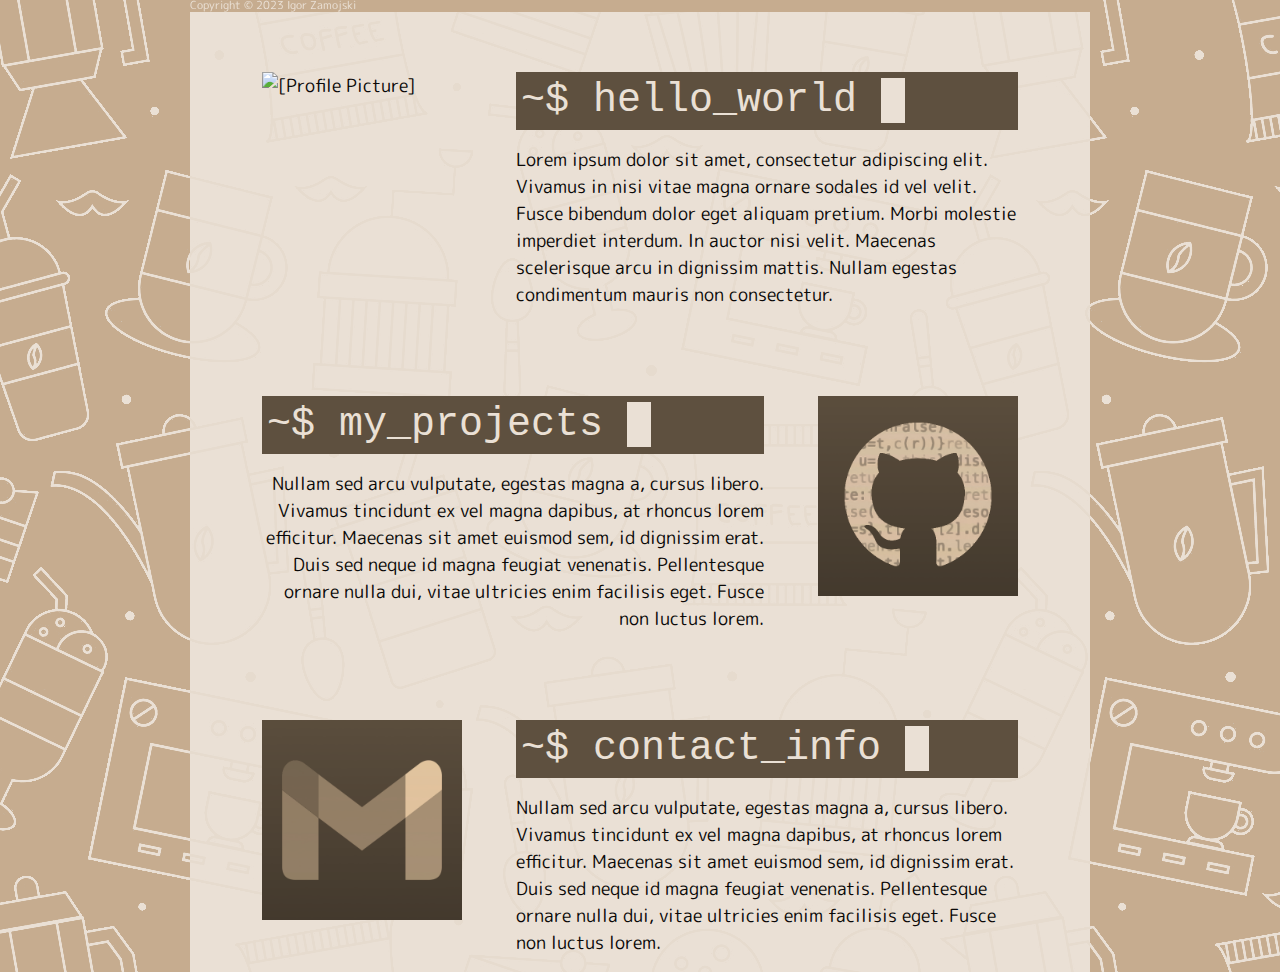
==== index.html @ 40c8945b "init commit" ====
<!DOCTYPE html>
<html lang="en" id="html">
<head>
    <meta charset="UTF-8">
    <title>Igor Zamojski</title>
    <link rel="icon" type="image/x-icon" href="imgs/favicon.png">

    <link rel="preconnect" href="https://fonts.googleapis.com">
    <link rel="preconnect" href="https://fonts.gstatic.com" crossorigin>
    <link href="https://fonts.googleapis.com/css2?family=M+PLUS+Rounded+1c:wght@400&display=swap" rel="stylesheet">
    <link rel="stylesheet" href="https://cdn.jsdelivr.net/npm/bootstrap@4.3.1/dist/css/bootstrap.min.css" integrity="sha384-ggOyR0iXCbMQv3Xipma34MD+dH/1fQ784/j6cY/iJTQUOhcWr7x9JvoRxT2MZw1T" crossorigin="anonymous">
    <link rel="stylesheet" href="styles.css">
</head>

<body id="body">
    <div>
        <div class="progress-container">
            <p id="footer_top">Copyright © 2023 Igor Zamojski</p>
            <div class="progress-bar" id="progressBar"></div>
        </div>

        <div id="aboutMe" class="mainContainer flex animateCursor">
            <div>
            <img class="imageLeft icon iconHover" src="https://scontent-waw1-1.xx.fbcdn.net/v/t39.30808-1/378118815_1776983089420563_8080985627205090056_n.jpg?stp=dst-jpg_p200x200&_nc_cat=107&ccb=1-7&_nc_sid=fe8171&_nc_ohc=qQUJFKxWsioAX9ANBtw&_nc_ht=scontent-waw1-1.xx&oh=00_AfBbjnRfe6iL4yzmbyQUS1l_UPmbMEdPKa7Ziqd0FlPTng&oe=65198FB1" alt="[Profile Picture]">
            </div>
            <div style="width:100%">
                <h1 class="mainTitle">~$ hello_world <span class="blinkingCursor">|</span></h1>
                <p>
                    Lorem ipsum dolor sit amet, consectetur adipiscing elit. Vivamus in nisi vitae magna ornare sodales id vel velit. Fusce bibendum dolor eget aliquam pretium. Morbi molestie imperdiet interdum. In auctor nisi velit. Maecenas scelerisque arcu in dignissim mattis. Nullam egestas condimentum mauris non consectetur.
                </p>
            </div>
        </div>

        <div id="projects" class="mainContainer flex">
            <div style="width:100%">
                <h1 class="mainTitle">~$ my_projects <span class="blinkingCursor">|</span></h1>
                <p style="text-align: right">
                    Nullam sed arcu vulputate, egestas magna a, cursus libero. Vivamus tincidunt ex vel magna dapibus, at rhoncus lorem efficitur. Maecenas sit amet euismod sem, id dignissim erat. Duis sed neque id magna feugiat venenatis. Pellentesque ornare nulla dui, vitae ultricies enim facilisis eget. Fusce non luctus lorem.
                </p>
            </div>
            <div>
                <a href="https://github.com/Pilleow" target="_blank">
                    <img class="icon imageRight iconHover" src="imgs/github.png" alt="[Github Icon]">
                </a>
            </div>
        </div>

        <div id="contact" class="mainContainer flex">
            <div>
                <a href="mailto: pilleowo@gmail.com" target="_blank">
                    <img class="icon imageLeft iconHover" src="imgs/gmail.png" alt="[Gmail Icon]">
                </a>
            </div>
            <div style="width:100%">
                <h1 class="mainTitle">~$ contact_info <span class="blinkingCursor">|</span></h1>
                <p>
                    Nullam sed arcu vulputate, egestas magna a, cursus libero. Vivamus tincidunt ex vel magna dapibus, at rhoncus lorem efficitur. Maecenas sit amet euismod sem, id dignissim erat. Duis sed neque id magna feugiat venenatis. Pellentesque ornare nulla dui, vitae ultricies enim facilisis eget. Fusce non luctus lorem.
                </p>
            </div>
        </div>
    </div>


    <div>
        <script src="https://code.jquery.com/jquery-3.3.1.slim.min.js" integrity="sha384-q8i/X+965DzO0rT7abK41JStQIAqVgRVzpbzo5smXKp4YfRvH+8abtTE1Pi6jizo" crossorigin="anonymous"></script>
        <script src="https://cdn.jsdelivr.net/npm/popper.js@1.14.7/dist/umd/popper.min.js" integrity="sha384-UO2eT0CpHqdSJQ6hJty5KVphtPhzWj9WO1clHTMGa3JDZwrnQq4sF86dIHNDz0W1" crossorigin="anonymous"></script>
        <script src="https://cdn.jsdelivr.net/npm/bootstrap@4.3.1/dist/js/bootstrap.min.js" integrity="sha384-JjSmVgyd0p3pXB1rRibZUAYoIIy6OrQ6VrjIEaFf/nJGzIxFDsf4x0xIM+B07jRM" crossorigin="anonymous"></script>
        <script src="index.js"></script>
    </div>

</body>
</html>
---- styles.css ----
:root {
    --color-black: #0A0908;
    --color-dblue: #22333B;
    --color-whitee: #EAE0D5;
    --color-lbrown: #C6AC8F;
    --color-dbrown: #5E503F;
}

html {
    background-color: var(--color-lbrown);
    max-width: 900px;
    margin: auto;
    background-image: url("imgs/bg.png");
}

body {
    background-color: var(--color-whitee);
    min-height:100vh;
    color: var(--color-black);
    background-image: url("imgs/bg2.png");
    font-family: 'M PLUS Rounded 1c', sans-serif;
    font-size: large;
}

.mainContainer {
    padding-left:4em;
    padding-right:4em;
    padding-top:4em;
}

.blinkingCursor {
    color: var(--color-whitee);
    background-color: var(--color-whitee);
    animation: cursor-blink 1.5s steps(1) infinite;
}

.icon {
    width: 200px;
    height:200px;
}

.iconHover {
    animation: shake 4s infinite;
}

.imageLeft {
    float: left;
    margin-right: 3em;
    height:min-content;
}

.imageRight {
    float: right;
    margin-left: 3em;
    height:min-content;
}

.mainTitle {
    font-family: monospace !important;
    background-color: var(--color-dbrown);
    color: var(--color-whitee);
    padding: 5px;
    width: inherit;
}

.flex {
    display: flex;
}

p {
    margin-top: 16px;
}

.progress-container {
    position: fixed;
    top: 0;
    z-index: 1;
    width: 900px;
    height: 12px;
    background: var(--color-lbrown);
}

#footer_top {
    font-size: 11px;
    position: fixed;
    color: var(--color-whitee);
    top: -19px;
    z-index: 2;
}

.progress-bar {
    height: 12px;
    background: var(--color-dbrown);
    width: 0%;
}


@keyframes cursor-blink {
    0% {
        opacity: 0;
    }
    50% {
        opacity: 1;
    }
}

@keyframes shake {
    0% { transform: rotate(2deg); }
    50% { transform: rotate(-2deg); }
    100% { transform: rotate(2deg); }
}
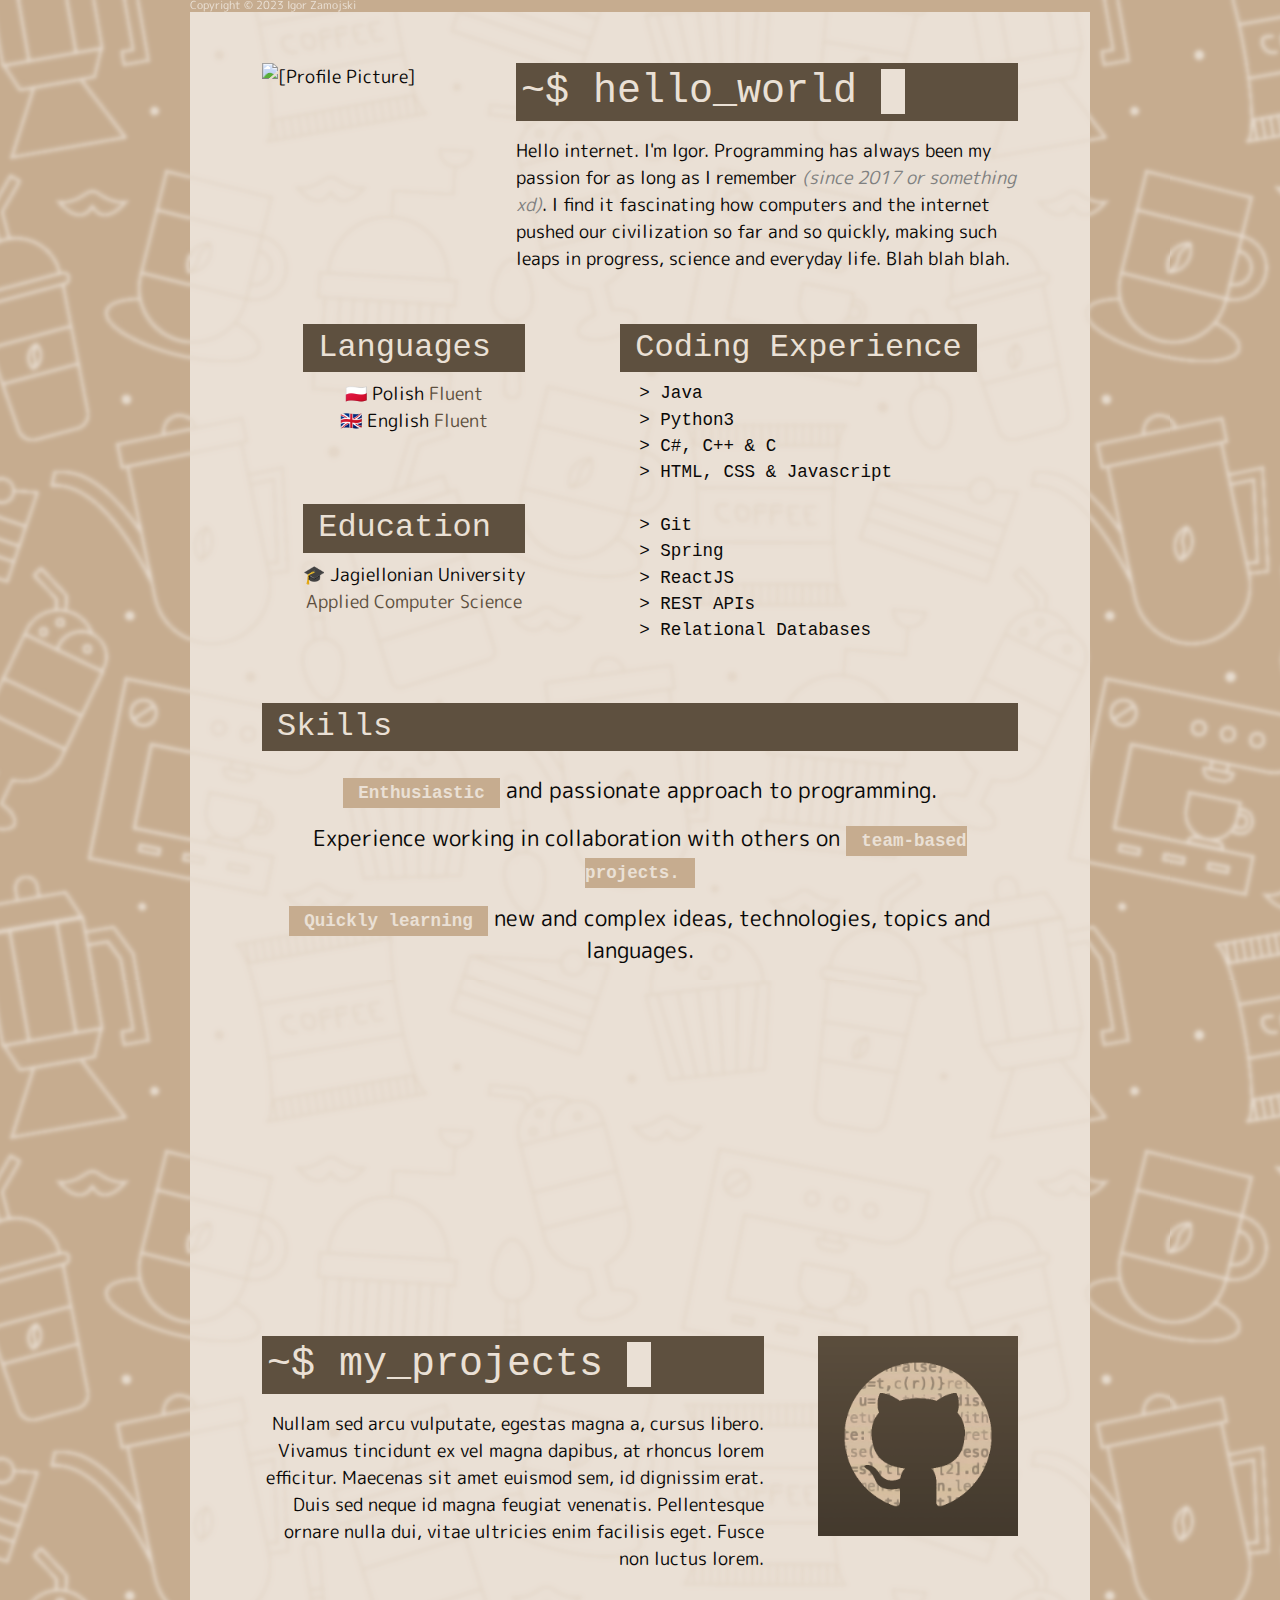
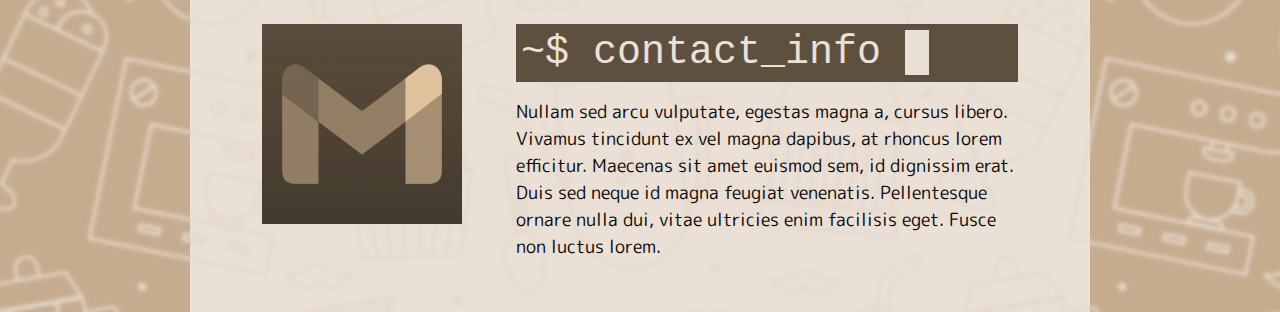
==== commit 1656d1bb: "added About section" ====
--- a/index.html
+++ b/index.html
@@ -19,21 +19,79 @@
             <div class="progress-bar" id="progressBar"></div>
         </div>
 
-        <div id="aboutMe" class="mainContainer flex animateCursor">
-            <div>
-            <img class="imageLeft icon iconHover" src="https://scontent-waw1-1.xx.fbcdn.net/v/t39.30808-1/378118815_1776983089420563_8080985627205090056_n.jpg?stp=dst-jpg_p200x200&_nc_cat=107&ccb=1-7&_nc_sid=fe8171&_nc_ohc=qQUJFKxWsioAX9ANBtw&_nc_ht=scontent-waw1-1.xx&oh=00_AfBbjnRfe6iL4yzmbyQUS1l_UPmbMEdPKa7Ziqd0FlPTng&oe=65198FB1" alt="[Profile Picture]">
+        <section id="about" class="mainContainer animateCursor">
+            <div class="flexMain">
+                <div>
+                <img class="imageLeft icon iconHover" src="https://scontent-waw1-1.xx.fbcdn.net/v/t39.30808-1/378118815_1776983089420563_8080985627205090056_n.jpg?stp=dst-jpg_p200x200&_nc_cat=107&ccb=1-7&_nc_sid=fe8171&_nc_ohc=qQUJFKxWsioAX9ANBtw&_nc_ht=scontent-waw1-1.xx&oh=00_AfBbjnRfe6iL4yzmbyQUS1l_UPmbMEdPKa7Ziqd0FlPTng&oe=65198FB1" alt="[Profile Picture]">
+                </div>
+                <div style="width:100%">
+                    <h1 class="mainTitle"><a href="#about">~$ hello_world <span class="blinkingCursor">|</span></a></h1>
+                    <p>
+                        Hello internet. I'm Igor. Programming has always been my passion for as long as I remember <span style="font-style: italic; color: grey">(since 2017 or something xd)</span>. I find it fascinating how computers and the internet pushed our civilization so far and so quickly, making such leaps in progress, science and everyday life. Blah blah blah.
+                    </p>
+                </div>
             </div>
+
+            <div class="flexMain alignLeft">
+                <div class="flexSubVert">
+                    <div>
+                        <h2 class="subTitle">Languages</h2>
+                        <ul class="noBulletList centerText" style="width:100%;">
+                            <li class="hidden">
+                                🇵🇱 Polish <span style="color: var(--color-dbrown)">Fluent</span>
+                            </li>
+                            <li class="hidden">
+                                🇬🇧 English <span style="color: var(--color-dbrown)">Fluent</span>
+                            </li>
+                        </ul>
+                    </div>
+
+                    <div>
+                        <h2 class="subTitle">Education</h2>
+                        <ul class="noBulletList">
+                            <li class="centerText hidden">🎓 Jagiellonian University</li>
+                            <li class="centerText hidden" style="color: var(--color-dbrown)">Applied Computer Science</li>
+                        </ul>
+                    </div>
+                </div>
+                <div>
+                    <h2 class="subTitle">Coding Experience</h2>
+                    <ul class="monosp">
+                        <li class="hidden">Java</li>
+                        <li class="hidden">Python3</li>
+                        <li class="hidden">C#, C++ & C</li>
+                        <li class="hidden">HTML, CSS & Javascript</li>
+                        <br>
+                        <li class="hidden">Git</li>
+                        <li class="hidden">Spring</li>
+                        <li class="hidden">ReactJS</li>
+                        <li class="hidden">REST APIs</li>
+                        <li class="hidden">Relational Databases</li>
+                    </ul>
+                </div>
+            </div>
+
+            <div class="flexMain alignLeft">
+                <div>
+                    <h2 class="subTitle">Skills</h2>
+                    <ul class="bigList centerText noBulletList">
+                        <li class="hidden"><span class="highlight">Enthusiastic</span> and passionate approach to programming.</li>
+                        <li class="hidden">Experience working in collaboration with others on <span class="highlight">team-based projects.</span></li>
+                        <li class="hidden"><span class="highlight">Quickly learning</span> new and complex ideas, technologies, topics and languages.</li>
+                        <li class="hidden">Intuitively <span class="highlight">modelling problems</span> using mathematics to find optimal and elegant solutions to problems.</li>
+                        <li class="hidden">Able to comfortably <span class="highlight">lead a team</span> on a project with deadlines.</li>
+                        <li class="hidden">Able to <span class="highlight">organize and plan</span> out a system, work, project or schedule.</li>
+                        <li class="hidden">Often entering long and efficient hours of <span class="highlight">flow state.</span></li>
+                        <li class="hidden"><span class="highlight">"An eye" for design,</span> colour and the presentation of a product.</li>
+                        <li class="hidden">Extensive knowledge of <span class="highlight">coffee beverages,</span> and how to prepare them.</li>
+                    </ul>
+                </div>
+            </div>
+        </section>
+
+        <section id="projects" class="mainContainer flexMain">
             <div style="width:100%">
-                <h1 class="mainTitle">~$ hello_world <span class="blinkingCursor">|</span></h1>
-                <p>
-                    Lorem ipsum dolor sit amet, consectetur adipiscing elit. Vivamus in nisi vitae magna ornare sodales id vel velit. Fusce bibendum dolor eget aliquam pretium. Morbi molestie imperdiet interdum. In auctor nisi velit. Maecenas scelerisque arcu in dignissim mattis. Nullam egestas condimentum mauris non consectetur.
-                </p>
-            </div>
-        </div>
-
-        <div id="projects" class="mainContainer flex">
-            <div style="width:100%">
-                <h1 class="mainTitle">~$ my_projects <span class="blinkingCursor">|</span></h1>
+                <h1 class="mainTitle"><a href="#projects">~$ my_projects <span class="blinkingCursor">|</span></a></h1>
                 <p style="text-align: right">
                     Nullam sed arcu vulputate, egestas magna a, cursus libero. Vivamus tincidunt ex vel magna dapibus, at rhoncus lorem efficitur. Maecenas sit amet euismod sem, id dignissim erat. Duis sed neque id magna feugiat venenatis. Pellentesque ornare nulla dui, vitae ultricies enim facilisis eget. Fusce non luctus lorem.
                 </p>
@@ -43,21 +101,21 @@
                     <img class="icon imageRight iconHover" src="imgs/github.png" alt="[Github Icon]">
                 </a>
             </div>
-        </div>
+        </section>
 
-        <div id="contact" class="mainContainer flex">
+        <section id="contact" class="mainContainer flexMain">
             <div>
                 <a href="mailto: pilleowo@gmail.com" target="_blank">
                     <img class="icon imageLeft iconHover" src="imgs/gmail.png" alt="[Gmail Icon]">
                 </a>
             </div>
             <div style="width:100%">
-                <h1 class="mainTitle">~$ contact_info <span class="blinkingCursor">|</span></h1>
+                <h1 class="mainTitle"><a href="#contact">~$ contact_info <span class="blinkingCursor">|</span></a></h1>
                 <p>
                     Nullam sed arcu vulputate, egestas magna a, cursus libero. Vivamus tincidunt ex vel magna dapibus, at rhoncus lorem efficitur. Maecenas sit amet euismod sem, id dignissim erat. Duis sed neque id magna feugiat venenatis. Pellentesque ornare nulla dui, vitae ultricies enim facilisis eget. Fusce non luctus lorem.
                 </p>
             </div>
-        </div>
+        </section>
     </div>
 
 
--- a/styles.css
+++ b/styles.css
@@ -6,6 +6,22 @@
     --color-dbrown: #5E503F;
 }
 
+@media(prefers-reduced-motion) {
+    .hidden {
+        transition: none;
+    }
+}
+
+::selection {
+    background: var(--color-lbrown);
+    color: var(--color-black);
+}
+
+a {
+    text-decoration: none !important;
+    color: inherit !important;
+}
+
 html {
     background-color: var(--color-lbrown);
     max-width: 900px;
@@ -14,6 +30,7 @@
 }
 
 body {
+    padding-top: 3.5em;
     background-color: var(--color-whitee);
     min-height:100vh;
     color: var(--color-black);
@@ -25,13 +42,22 @@
 .mainContainer {
     padding-left:4em;
     padding-right:4em;
-    padding-top:4em;
 }
 
 .blinkingCursor {
     color: var(--color-whitee);
     background-color: var(--color-whitee);
     animation: cursor-blink 1.5s steps(1) infinite;
+}
+
+.hidden {
+    opacity: 0;
+    transform: translateX(-5%);
+    transition: all .5s;
+}
+.show {
+    opacity: 1;
+    transform: translateX(0%);
 }
 
 .icon {
@@ -45,26 +71,107 @@
 
 .imageLeft {
     float: left;
-    margin-right: 3em;
     height:min-content;
 }
 
 .imageRight {
     float: right;
-    margin-left: 3em;
     height:min-content;
 }
 
+.alignLeft {
+    text-align: left !important;
+}
+
+.monosp {
+    font-size: larger;
+    font-family: monospace !important;
+}
+
+ul {
+    list-style: "> ";
+}
+
+.bigList li {
+    font-size: larger;
+    padding-top: .7em;
+}
+
+.centerText {
+    text-align: center;
+}
+
+.noBulletList {
+    padding-left: 0;
+    list-style: none !important;
+}
+
 .mainTitle {
     font-family: monospace !important;
-    background-color: var(--color-dbrown);
+    background-color: var(--color-dbrown) !important;
     color: var(--color-whitee);
     padding: 5px;
     width: inherit;
-}
-
-.flex {
+    line-height: 1.2em;
+    background: conic-gradient(from -135deg at 100% 50%, var(--color-lbrown) 90deg, #0000 0)
+    0 var(--p, 0%),
+    conic-gradient(from -135deg at 2em 50%, #0000 90deg, var(--color-lbrown) 0) 100%
+    var(--p, 0%);
+    background-size: var(--s, 0%) 200%;
+    background-repeat: no-repeat;
+    transition: 0.4s ease-in, background-position 0s;
+}
+
+.mainTitle:hover {
+    --p: 100%;
+    --s: calc(50% + 1em);
+}
+
+.highlight {
+    font-family: monospace !important;
+    font-weight: bold;
+    background-color: var(--color-lbrown) !important;
+    color: var(--color-whitee);
+    padding: 5px 15px;
+    background: linear-gradient(var(--color-dbrown) 0 0) var(--p, 0) / var(--p, 0) no-repeat;
+    transition: .4s, background-position 0s;
+}
+
+.highlight:hover {
+    --p: 100%;
+}
+
+.subTitle {
+    font-family: monospace !important;
+    background-color: var(--color-dbrown) !important;
+    color: var(--color-whitee);
+    padding: 5px 15px;
+    width: inherit;
+    background: linear-gradient(var(--color-lbrown) 0 0);
+    background-size: 200% .08em;
+    background-position: 200% 100%;
+    background-repeat: no-repeat;
+    transition: background-size .3s, background-position .3s .3s;
+}
+
+.subTitle:hover {
+    transition: background-size .3s .3s, background-position .3s;
+    background-size: 200% 100%;
+    background-position: 100% 100%;
+}
+
+.flexMain {
     display: flex;
+    justify-content: space-evenly;
+    gap: 3em;
+    padding-bottom: 2em;
+}
+
+.flexSubVert {
+    display: flex;
+    flex-direction: column;
+    gap: 3em;
+    padding-bottom: 2em;
 }
 
 p {
@@ -91,7 +198,7 @@
 .progress-bar {
     height: 12px;
     background: var(--color-dbrown);
-    width: 0%;
+    width: 0;
 }
 
 
@@ -109,3 +216,37 @@
     50% { transform: rotate(-2deg); }
     100% { transform: rotate(2deg); }
 }
+
+.hidden:nth-child(2) {
+    transition-delay: 400ms;
+}
+.hidden:nth-child(3) {
+    transition-delay: 250ms;
+}
+.hidden:nth-child(4) {
+    transition-delay: 150ms;
+}
+.hidden:nth-child(5) {
+    transition-delay: 300ms;
+}
+.hidden:nth-child(6) {
+    transition-delay: 200ms;
+}
+.hidden:nth-child(7) {
+    transition-delay: 50ms;
+}
+.hidden:nth-child(8) {
+    transition-delay: 350ms;
+}
+.hidden:nth-child(9) {
+    transition-delay: 450ms;
+}
+.hidden:nth-child(10) {
+    transition-delay: 100ms;
+}
+.hidden:nth-child(11) {
+    transition-delay: 550ms;
+}
+.hidden:nth-child(12) {
+    transition-delay: 500ms;
+}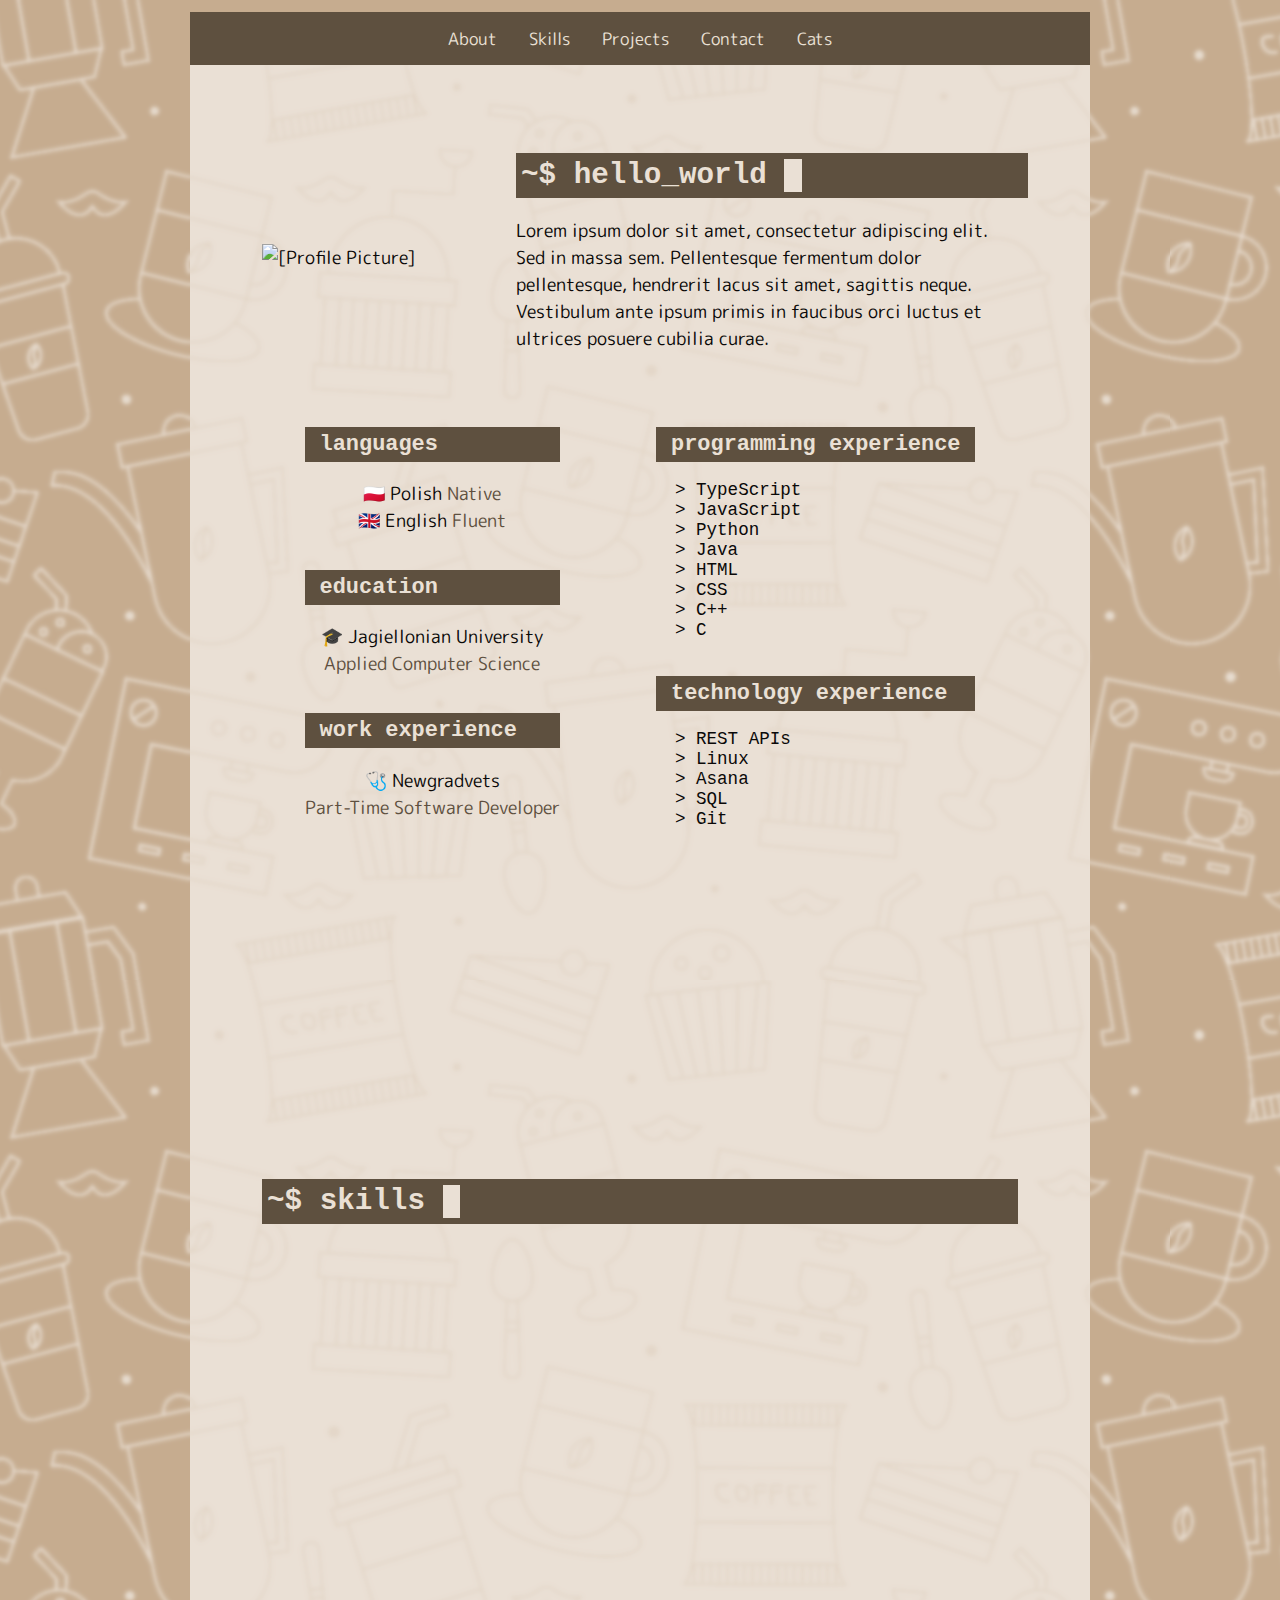
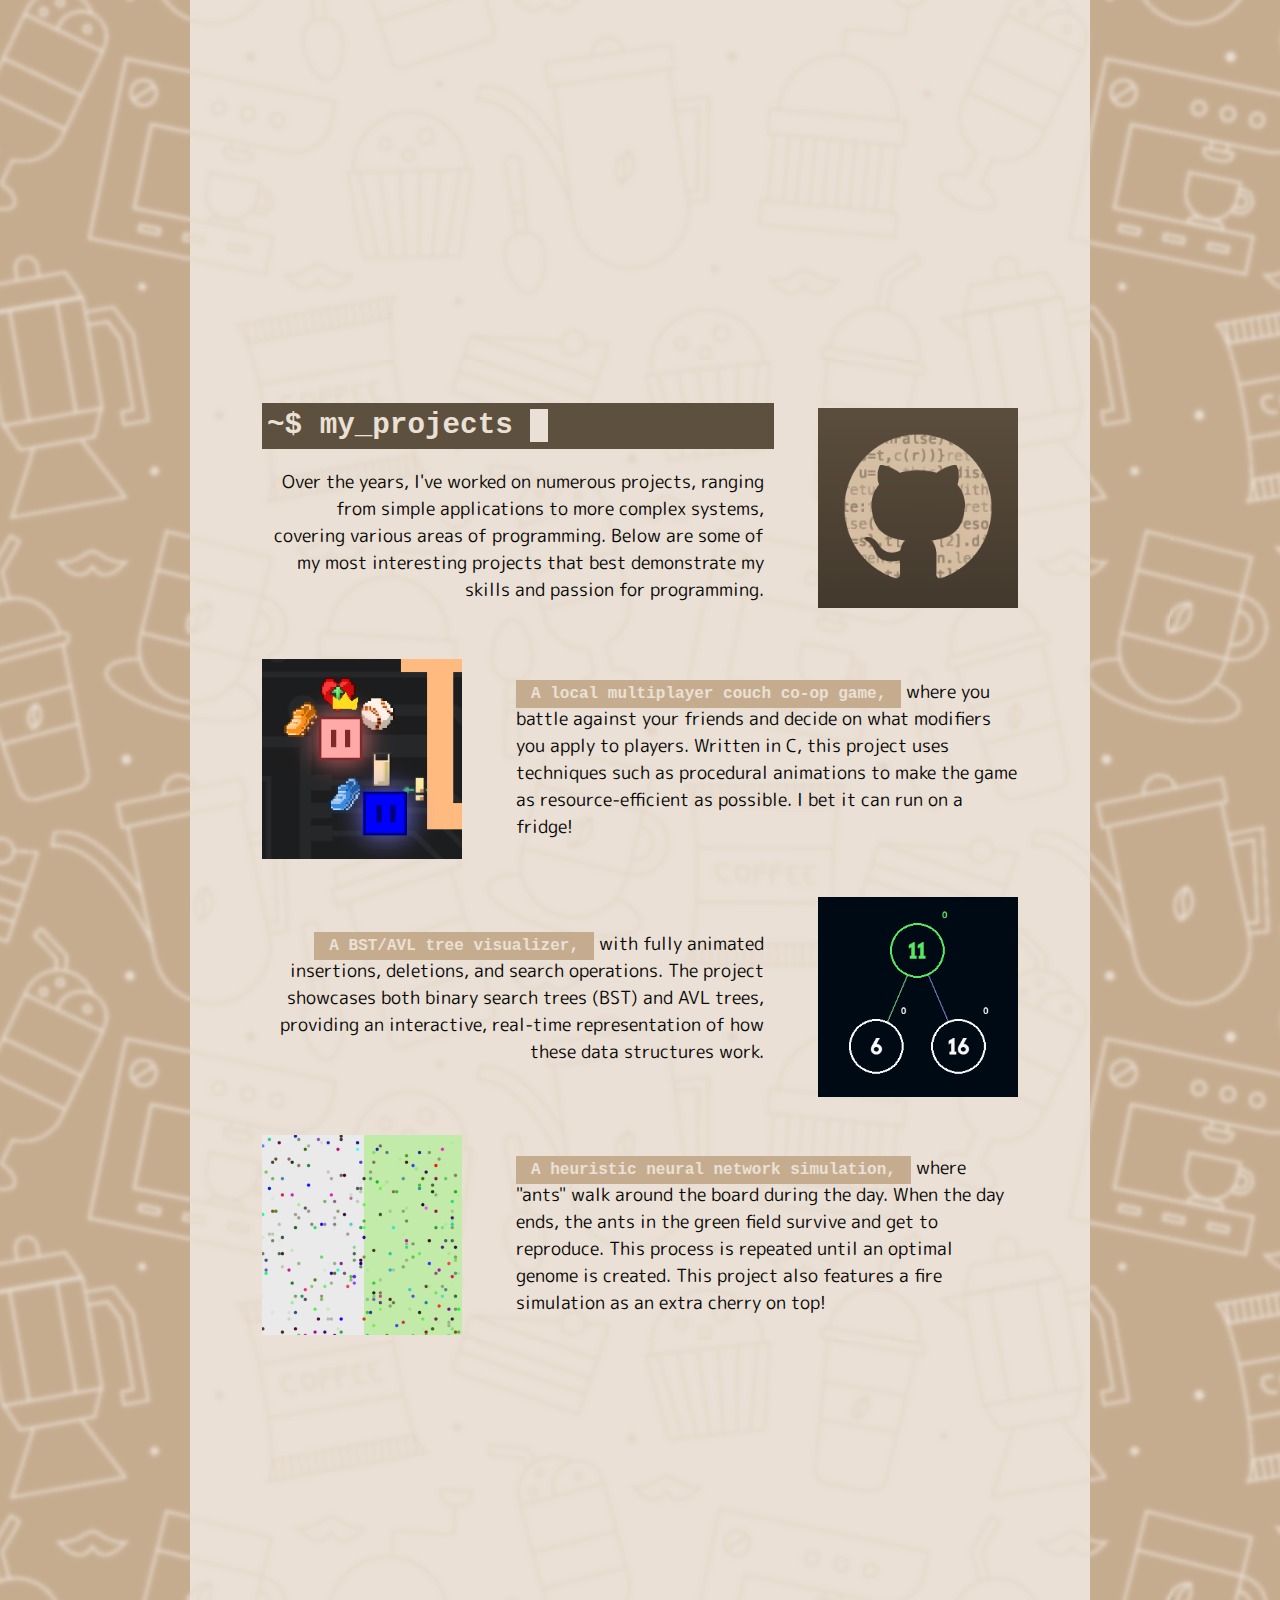
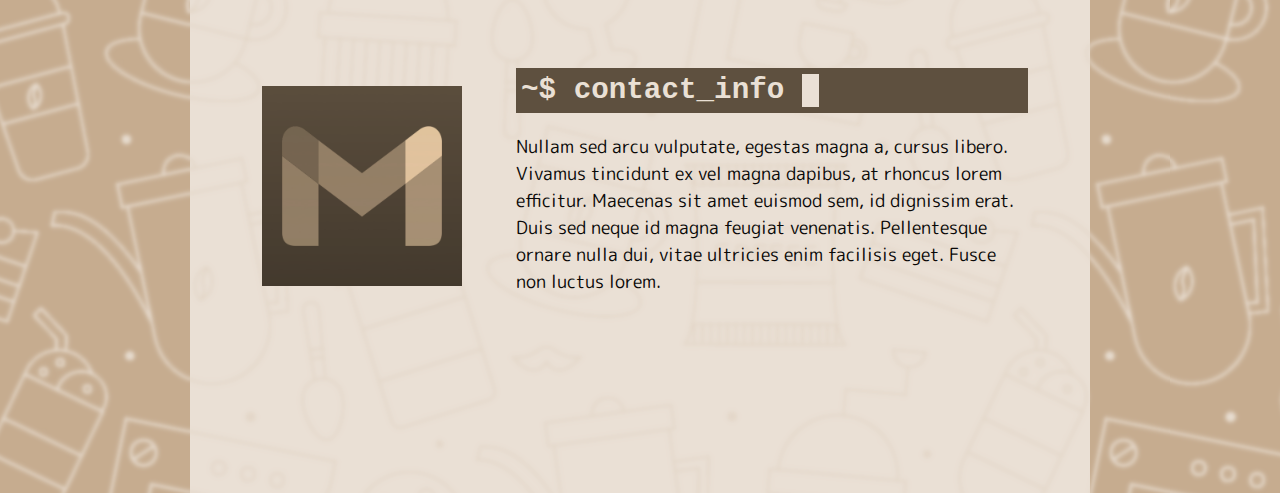
==== commit 887663b8: "commit nowej wersji" ====
--- a/index.html
+++ b/index.html
@@ -8,92 +8,141 @@
     <link rel="preconnect" href="https://fonts.googleapis.com">
     <link rel="preconnect" href="https://fonts.gstatic.com" crossorigin>
     <link href="https://fonts.googleapis.com/css2?family=M+PLUS+Rounded+1c:wght@400&display=swap" rel="stylesheet">
-    <link rel="stylesheet" href="https://cdn.jsdelivr.net/npm/bootstrap@4.3.1/dist/css/bootstrap.min.css" integrity="sha384-ggOyR0iXCbMQv3Xipma34MD+dH/1fQ784/j6cY/iJTQUOhcWr7x9JvoRxT2MZw1T" crossorigin="anonymous">
     <link rel="stylesheet" href="styles.css">
 </head>
 
-<body id="body">
-    <div>
-        <div class="progress-container">
-            <p id="footer_top">Copyright © 2023 Igor Zamojski</p>
-            <div class="progress-bar" id="progressBar"></div>
-        </div>
-
-        <section id="about" class="mainContainer animateCursor">
-            <div class="flexMain">
-                <div>
-                <img class="imageLeft icon iconHover" src="https://scontent-waw1-1.xx.fbcdn.net/v/t39.30808-1/378118815_1776983089420563_8080985627205090056_n.jpg?stp=dst-jpg_p200x200&_nc_cat=107&ccb=1-7&_nc_sid=fe8171&_nc_ohc=qQUJFKxWsioAX9ANBtw&_nc_ht=scontent-waw1-1.xx&oh=00_AfBbjnRfe6iL4yzmbyQUS1l_UPmbMEdPKa7Ziqd0FlPTng&oe=65198FB1" alt="[Profile Picture]">
-                </div>
-                <div style="width:100%">
-                    <h1 class="mainTitle"><a href="#about">~$ hello_world <span class="blinkingCursor">|</span></a></h1>
-                    <p>
-                        Hello internet. I'm Igor. Programming has always been my passion for as long as I remember <span style="font-style: italic; color: grey">(since 2017 or something xd)</span>. I find it fascinating how computers and the internet pushed our civilization so far and so quickly, making such leaps in progress, science and everyday life. Blah blah blah.
-                    </p>
-                </div>
-            </div>
-
-            <div class="flexMain alignLeft">
-                <div class="flexSubVert">
-                    <div>
-                        <h2 class="subTitle">Languages</h2>
-                        <ul class="noBulletList centerText" style="width:100%;">
-                            <li class="hidden">
-                                🇵🇱 Polish <span style="color: var(--color-dbrown)">Fluent</span>
-                            </li>
-                            <li class="hidden">
-                                🇬🇧 English <span style="color: var(--color-dbrown)">Fluent</span>
-                            </li>
-                        </ul>
-                    </div>
-
-                    <div>
-                        <h2 class="subTitle">Education</h2>
-                        <ul class="noBulletList">
-                            <li class="centerText hidden">🎓 Jagiellonian University</li>
-                            <li class="centerText hidden" style="color: var(--color-dbrown)">Applied Computer Science</li>
-                        </ul>
-                    </div>
-                </div>
-                <div>
-                    <h2 class="subTitle">Coding Experience</h2>
+<body id="body" class="preload">
+<div>
+    <div class="topnav">
+        <a href="#about">About</a>
+        <a href="#skills">Skills</a>
+        <a href="#projects">Projects</a>
+        <a href="#contact">Contact</a>
+        <a href="cats.html">Cats</a>
+    </div>
+
+    <div class="progress-container">
+        <div class="progress-bar" id="progressBar"></div>
+    </div>
+
+    <section id="about" class="mainContainer animateCursor">
+        <div class="flexMain flexMainAlignCenterOnCross">
+            <div>
+                <img class="imageLeft icon iconHover" src="https://avatars.githubusercontent.com/u/60982022"
+                     alt="[Profile Picture]">
+            </div>
+            <div style="width:100%">
+                <h1 class="mainTitle"><a href="#about">~$ hello_world <span class="blinkingCursor">|</span></a></h1>
+                <p>
+                    Lorem ipsum dolor sit amet, consectetur adipiscing elit. Sed in massa sem. Pellentesque fermentum
+                    dolor pellentesque, hendrerit lacus sit amet, sagittis neque. Vestibulum ante ipsum primis in
+                    faucibus orci luctus et ultrices posuere cubilia curae.
+                </p>
+            </div>
+        </div>
+        <hr/>
+        <div class="flexMain alignLeft">
+            <div class="flexSubVert">
+                <div>
+                    <h2 class="subTitle">languages</h2>
+                    <ul class="noBulletList centerText" style="width:100%;">
+                        <li class="hidden">
+                            🇵🇱 Polish <span style="color: var(--color-dbrown)">Native</span>
+                        </li>
+                        <li class="hidden">
+                            🇬🇧 English <span style="color: var(--color-dbrown)">Fluent</span>
+                        </li>
+                    </ul>
+                </div>
+
+                <div>
+                    <h2 class="subTitle">education</h2>
+                    <ul class="noBulletList">
+                        <li class="centerText hidden">🎓 Jagiellonian University</li>
+                        <li class="centerText hidden" style="color: var(--color-dbrown)">Applied Computer Science</li>
+                    </ul>
+                </div>
+
+                <div>
+                    <h2 class="subTitle">work experience</h2>
+                    <ul class="noBulletList">
+                        <li class="centerText hidden">🩺 Newgradvets</li>
+                        <li class="centerText hidden" style="color: var(--color-dbrown)">Part-Time Software Developer</li>
+                    </ul>
+                </div>
+            </div>
+            <div class="flexSubVert">
+                <div>
+                    <h2 class="subTitle">programming experience</h2>
                     <ul class="monosp">
+                        <li class="hidden">TypeScript</li>
+                        <li class="hidden">JavaScript</li>
+                        <li class="hidden">Python</li>
                         <li class="hidden">Java</li>
-                        <li class="hidden">Python3</li>
-                        <li class="hidden">C#, C++ & C</li>
-                        <li class="hidden">HTML, CSS & Javascript</li>
-                        <br>
+                        <li class="hidden">HTML</li>
+                        <li class="hidden">CSS</li>
+                        <li class="hidden">C++</li>
+                        <li class="hidden">C</li>
+                    </ul>
+                </div>
+                <div>
+                    <h2 class="subTitle">technology experience</h2>
+                    <ul class="monosp">
+                        <li class="hidden">REST APIs</li>
+                        <li class="hidden">Linux</li>
+                        <li class="hidden">Asana</li>
+                        <li class="hidden">SQL</li>
                         <li class="hidden">Git</li>
-                        <li class="hidden">Spring</li>
-                        <li class="hidden">ReactJS</li>
-                        <li class="hidden">REST APIs</li>
-                        <li class="hidden">Relational Databases</li>
-                    </ul>
-                </div>
-            </div>
-
-            <div class="flexMain alignLeft">
-                <div>
-                    <h2 class="subTitle">Skills</h2>
-                    <ul class="bigList centerText noBulletList">
-                        <li class="hidden"><span class="highlight">Enthusiastic</span> and passionate approach to programming.</li>
-                        <li class="hidden">Experience working in collaboration with others on <span class="highlight">team-based projects.</span></li>
-                        <li class="hidden"><span class="highlight">Quickly learning</span> new and complex ideas, technologies, topics and languages.</li>
-                        <li class="hidden">Intuitively <span class="highlight">modelling problems</span> using mathematics to find optimal and elegant solutions to problems.</li>
-                        <li class="hidden">Able to comfortably <span class="highlight">lead a team</span> on a project with deadlines.</li>
-                        <li class="hidden">Able to <span class="highlight">organize and plan</span> out a system, work, project or schedule.</li>
-                        <li class="hidden">Often entering long and efficient hours of <span class="highlight">flow state.</span></li>
-                        <li class="hidden"><span class="highlight">"An eye" for design,</span> colour and the presentation of a product.</li>
-                        <li class="hidden">Extensive knowledge of <span class="highlight">coffee beverages,</span> and how to prepare them.</li>
-                    </ul>
-                </div>
-            </div>
-        </section>
-
-        <section id="projects" class="mainContainer flexMain">
+                    </ul>
+                </div>
+            </div>
+        </div>
+        <div class="flexMain">
+        </div>
+    </section>
+
+    <section id="skills" class="mainContainer animateCursor">
+        <div class="flexMain alignLeft">
+            <div>
+                <h1 class="mainTitle"><a href="#skills">~$ skills <span class="blinkingCursor">|</span></a></h1>
+                <ul class="bigList centerText noBulletList">
+                    <li class="hidden"><span class="highlight">Quickly learning</span> new and complex
+                        technologies, topics and languages.
+                    </li>
+                    <li class="hidden"><span class="highlight">Enthusiastic</span> and passionate approach to
+                        software development.
+                    </li>
+                    <li class="hidden"><span class="highlight">Modelling problems</span> using mathematics to find
+                        optimal solutions.
+                    </li>
+                    <li class="hidden"><span class="highlight">"An eye" for design,</span> colour and the presentation
+                        of a product.
+                    </li>
+                    <li class="hidden">Able to <span class="highlight">organize and plan</span> out a system, work,
+                        project or schedule.
+                    </li>
+                    <li class="hidden">Able to comfortably <span class="highlight">lead a team</span> on a project with
+                        deadlines.
+                    </li>
+                    <li class="hidden">Extensive knowledge of <span class="highlight">coffee beverages,</span> and how
+                        to prepare them.
+                    </li>
+                    <li class="hidden">Experience working in collaboration with others on <span class="highlight">team-based projects.</span>
+                    </li>
+                </ul>
+            </div>
+        </div>
+    </section>
+
+    <section id="projects" class="mainContainer">
+        <div class="flexMain flexMainAlignCenterOnCross invertedFlex">
             <div style="width:100%">
                 <h1 class="mainTitle"><a href="#projects">~$ my_projects <span class="blinkingCursor">|</span></a></h1>
                 <p style="text-align: right">
-                    Nullam sed arcu vulputate, egestas magna a, cursus libero. Vivamus tincidunt ex vel magna dapibus, at rhoncus lorem efficitur. Maecenas sit amet euismod sem, id dignissim erat. Duis sed neque id magna feugiat venenatis. Pellentesque ornare nulla dui, vitae ultricies enim facilisis eget. Fusce non luctus lorem.
+                    Over the years, I've worked on numerous projects, ranging from simple applications to more complex
+                    systems, covering various areas of programming.
+                    Below are some of my most interesting projects that best demonstrate my skills and passion for
+                    programming.
                 </p>
             </div>
             <div>
@@ -101,30 +150,78 @@
                     <img class="icon imageRight iconHover" src="imgs/github.png" alt="[Github Icon]">
                 </a>
             </div>
-        </section>
-
-        <section id="contact" class="mainContainer flexMain">
-            <div>
-                <a href="mailto: pilleowo@gmail.com" target="_blank">
-                    <img class="icon imageLeft iconHover" src="imgs/gmail.png" alt="[Gmail Icon]">
-                </a>
-            </div>
-            <div style="width:100%">
-                <h1 class="mainTitle"><a href="#contact">~$ contact_info <span class="blinkingCursor">|</span></a></h1>
-                <p>
-                    Nullam sed arcu vulputate, egestas magna a, cursus libero. Vivamus tincidunt ex vel magna dapibus, at rhoncus lorem efficitur. Maecenas sit amet euismod sem, id dignissim erat. Duis sed neque id magna feugiat venenatis. Pellentesque ornare nulla dui, vitae ultricies enim facilisis eget. Fusce non luctus lorem.
-                </p>
-            </div>
-        </section>
-    </div>
-
-
-    <div>
-        <script src="https://code.jquery.com/jquery-3.3.1.slim.min.js" integrity="sha384-q8i/X+965DzO0rT7abK41JStQIAqVgRVzpbzo5smXKp4YfRvH+8abtTE1Pi6jizo" crossorigin="anonymous"></script>
-        <script src="https://cdn.jsdelivr.net/npm/popper.js@1.14.7/dist/umd/popper.min.js" integrity="sha384-UO2eT0CpHqdSJQ6hJty5KVphtPhzWj9WO1clHTMGa3JDZwrnQq4sF86dIHNDz0W1" crossorigin="anonymous"></script>
-        <script src="https://cdn.jsdelivr.net/npm/bootstrap@4.3.1/dist/js/bootstrap.min.js" integrity="sha384-JjSmVgyd0p3pXB1rRibZUAYoIIy6OrQ6VrjIEaFf/nJGzIxFDsf4x0xIM+B07jRM" crossorigin="anonymous"></script>
-        <script src="index.js"></script>
-    </div>
+        </div>
+        <hr/>
+        <div class="flexMain flexMainAlignCenterOnCross">
+            <div>
+                <a href="https://github.com/Pilleow/doors-game" target="_blank">
+                    <img class="icon imageLeft iconHover" src="imgs/project_doorsgame.png" alt="[Project Icon]">
+                </a>
+            </div>
+            <div style="width:100%">
+                <p style="text-align: left">
+                    <span class="highlight">A local multiplayer couch co-op game,</span> where you battle against your
+                    friends and decide on what modifiers you apply to players. Written in C, this project
+                    uses techniques such as procedural animations to make the
+                    game as resource-efficient as possible. I bet it can run on a fridge!
+                </p>
+            </div>
+        </div>
+        <hr/>
+        <div class="flexMain flexMainAlignCenterOnCross invertedFlex">
+            <div style="width:100%">
+                <p style="text-align: right">
+                    <span class="highlight">A BST/AVL tree visualizer,</span> with fully animated insertions, deletions,
+                    and search operations. The project showcases both binary search trees (BST) and AVL trees, providing
+                    an interactive, real-time representation of how these data structures work.
+                </p>
+            </div>
+            <div>
+                <a href="https://github.com/Pilleow/bst-avl-visualizer" target="_blank">
+                    <img class="icon imageRight iconHover" src="imgs/project_bstavl.png" alt="[Project Icon]">
+                </a>
+            </div>
+        </div>
+        <hr/>
+        <div class="flexMain flexMainAlignCenterOnCross">
+            <div>
+                <a href="https://github.com/Pilleow/simulations" target="_blank">
+                    <img class="icon imageLeft iconHover" src="imgs/project_simulations.png" alt="[Project Icon]">
+                </a>
+            </div>
+            <div style="width:100%">
+                <p style="text-align: left">
+                    <span class="highlight">A heuristic neural network simulation,</span> where "ants" walk around the
+                    board during the day. When the day ends, the ants in the green field survive and get to reproduce.
+                    This process is repeated until an optimal genome is created. This project also features a fire
+                    simulation as an extra cherry on top!
+                </p>
+            </div>
+        </div>
+
+    </section>
+
+    <section id="contact" class="mainContainer flexMain flexMainAlignCenterOnCross">
+        <div>
+            <a href="mailto: pilleowo@gmail.com" target="_blank">
+                <img class="icon imageLeft iconHover" src="imgs/gmail.png" alt="[Gmail Icon]">
+            </a>
+        </div>
+        <div style="width:100%">
+            <h1 class="mainTitle"><a href="#contact">~$ contact_info <span class="blinkingCursor">|</span></a></h1>
+            <p>
+                Nullam sed arcu vulputate, egestas magna a, cursus libero. Vivamus tincidunt ex vel magna dapibus, at
+                rhoncus lorem efficitur. Maecenas sit amet euismod sem, id dignissim erat. Duis sed neque id magna
+                feugiat venenatis. Pellentesque ornare nulla dui, vitae ultricies enim facilisis eget. Fusce non luctus
+                lorem.
+            </p>
+        </div>
+    </section>
+</div>
+
+<div>
+    <script src="main.js"></script>
+</div>
 
 </body>
-</html>+</html>
--- a/styles.css
+++ b/styles.css
@@ -8,7 +8,7 @@
 
 @media(prefers-reduced-motion) {
     .hidden {
-        transition: none;
+        transition: none !important;
     }
 }
 
@@ -30,7 +30,7 @@
 }
 
 body {
-    padding-top: 3.5em;
+    margin: 0;
     background-color: var(--color-whitee);
     min-height:100vh;
     color: var(--color-black);
@@ -39,9 +39,26 @@
     font-size: large;
 }
 
+.preload * {
+    transition: none !important;
+    animation-duration: 0.001s !important;
+}
+
+.catImg {
+    display: block;
+    width: 100%;
+    height: 100%;
+    object-fit: contain;
+}
+
+.catImgContainer {
+    padding: 100px 0 40px 0;
+    width:100%;
+    height: 72vh;
+}
+
 .mainContainer {
-    padding-left:4em;
-    padding-right:4em;
+    padding: 8em 4em 10em;
 }
 
 .blinkingCursor {
@@ -53,7 +70,7 @@
 .hidden {
     opacity: 0;
     transform: translateX(-5%);
-    transition: all .5s;
+    transition: .5s;
 }
 .show {
     opacity: 1;
@@ -99,6 +116,57 @@
 
 .centerText {
     text-align: center;
+}
+
+.topnav {
+    background-color: var(--color-dbrown);
+    color: var(--color-whitee);
+    overflow: hidden;
+    display: flex;
+    position: fixed;
+    max-width: 900px;
+    width: 100%;
+    z-index: 1;
+    margin-top: 12px;
+    justify-content: center;
+}
+
+.topnav a {
+    color: var(--color-whitee);
+    float: left;
+    text-align: center;
+    padding: 14px 16px;
+    text-decoration: none;
+    font-size: 17px;
+    transition: .2s, background-position 0s;
+}
+
+.topnav a:hover {
+    background-color: var(--color-lbrown);
+}
+
+.button {
+    padding: 0.5em 0 0.5em 0;
+    width: 80%;
+    font-size: x-large;
+    font-family: monospace !important;
+    background-color: var(--color-dbrown) !important;
+    color: var(--color-whitee);
+    line-height: 1.2em;
+    background: conic-gradient(from -135deg at 100% 50%, var(--color-lbrown) 90deg, #0000 0)
+    0 var(--p, 0%),
+    conic-gradient(from -135deg at 2em 50%, #0000 90deg, var(--color-lbrown) 0) 100%
+    var(--p, 0%);
+    background-size: var(--s, 0%) 200%;
+    background-repeat: no-repeat;
+    transition: 0.4s ease-in, background-position 0s;
+    margin-top: 0.3em;
+    border-radius: 10px;
+}
+
+.button:hover {
+    --p: 100%;
+    --s: calc(50% + 1em);
 }
 
 .noBulletList {
@@ -120,6 +188,7 @@
     background-size: var(--s, 0%) 200%;
     background-repeat: no-repeat;
     transition: 0.4s ease-in, background-position 0s;
+    margin-top: 0.3em;
 }
 
 .mainTitle:hover {
@@ -164,18 +233,15 @@
     display: flex;
     justify-content: space-evenly;
     gap: 3em;
-    padding-bottom: 2em;
+}
+
+.flexMainAlignCenterOnCross {
+    align-items: center;
 }
 
 .flexSubVert {
     display: flex;
     flex-direction: column;
-    gap: 3em;
-    padding-bottom: 2em;
-}
-
-p {
-    margin-top: 16px;
 }
 
 .progress-container {
@@ -201,6 +267,16 @@
     width: 0;
 }
 
+.full-progress-bar {
+    height: 12px;
+    background: var(--color-dbrown);
+    width: 100% !important;
+}
+
+hr {
+    opacity: 0;
+    height: 1em;
+}
 
 @keyframes cursor-blink {
     0% {
@@ -218,35 +294,77 @@
 }
 
 .hidden:nth-child(2) {
-    transition-delay: 400ms;
+    transition-delay: 50ms;
 }
 .hidden:nth-child(3) {
-    transition-delay: 250ms;
+    transition-delay: 100ms;
 }
 .hidden:nth-child(4) {
     transition-delay: 150ms;
 }
 .hidden:nth-child(5) {
+    transition-delay: 200ms;
+}
+.hidden:nth-child(6) {
+    transition-delay: 250ms;
+}
+.hidden:nth-child(7) {
     transition-delay: 300ms;
-}
-.hidden:nth-child(6) {
-    transition-delay: 200ms;
-}
-.hidden:nth-child(7) {
-    transition-delay: 50ms;
 }
 .hidden:nth-child(8) {
     transition-delay: 350ms;
 }
 .hidden:nth-child(9) {
+    transition-delay: 400ms;
+}
+.hidden:nth-child(10) {
     transition-delay: 450ms;
 }
-.hidden:nth-child(10) {
-    transition-delay: 100ms;
-}
 .hidden:nth-child(11) {
+    transition-delay: 500ms;
+}
+.hidden:nth-child(12) {
     transition-delay: 550ms;
 }
-.hidden:nth-child(12) {
-    transition-delay: 500ms;
+.hidden:nth-child(13) {
+    transition-delay: 600ms;
+}
+.hidden:nth-child(14) {
+    transition-delay: 650ms;
+}
+.hidden:nth-child(15) {
+    transition-delay: 700ms;
+}
+.hidden:nth-child(16) {
+    transition-delay: 750ms;
+}
+.hidden:nth-child(17) {
+    transition-delay: 800ms;
+}
+.hidden:nth-child(18) {
+    transition-delay: 850ms;
+}
+.hidden:nth-child(19) {
+    transition-delay: 900ms;
+}
+.hidden:nth-child(20) {
+    transition-delay: 950ms;
+}
+
+@media screen and (width <= 700px) {
+    .flexMain {
+        flex-direction: column;
+    }
+    .flexMain.invertedFlex {
+        flex-direction: column-reverse;
+    }
+    .bigList li {
+        font-size: large;
+    }
+    .topnav {
+        bottom: 0;
+    }
+    .catImgContainer {
+        padding: 40px 0 15px 0;
+    }
 }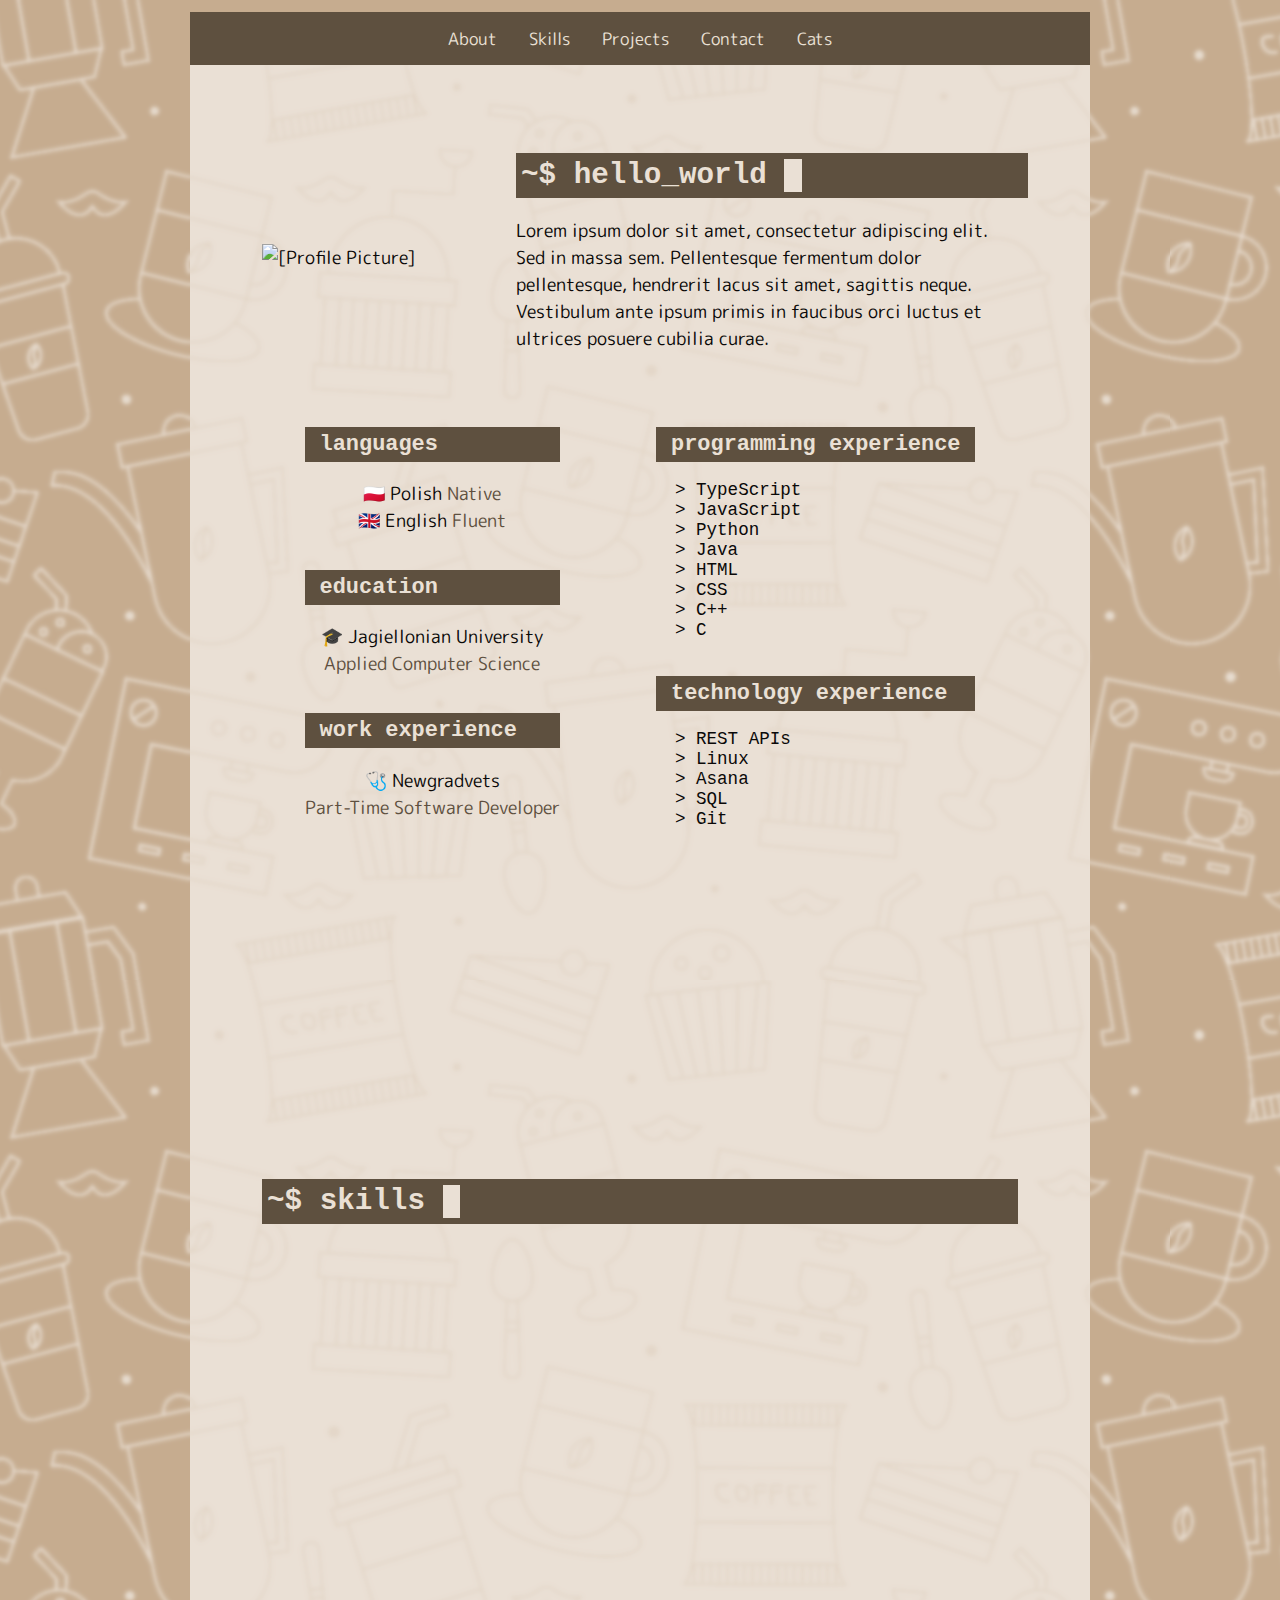
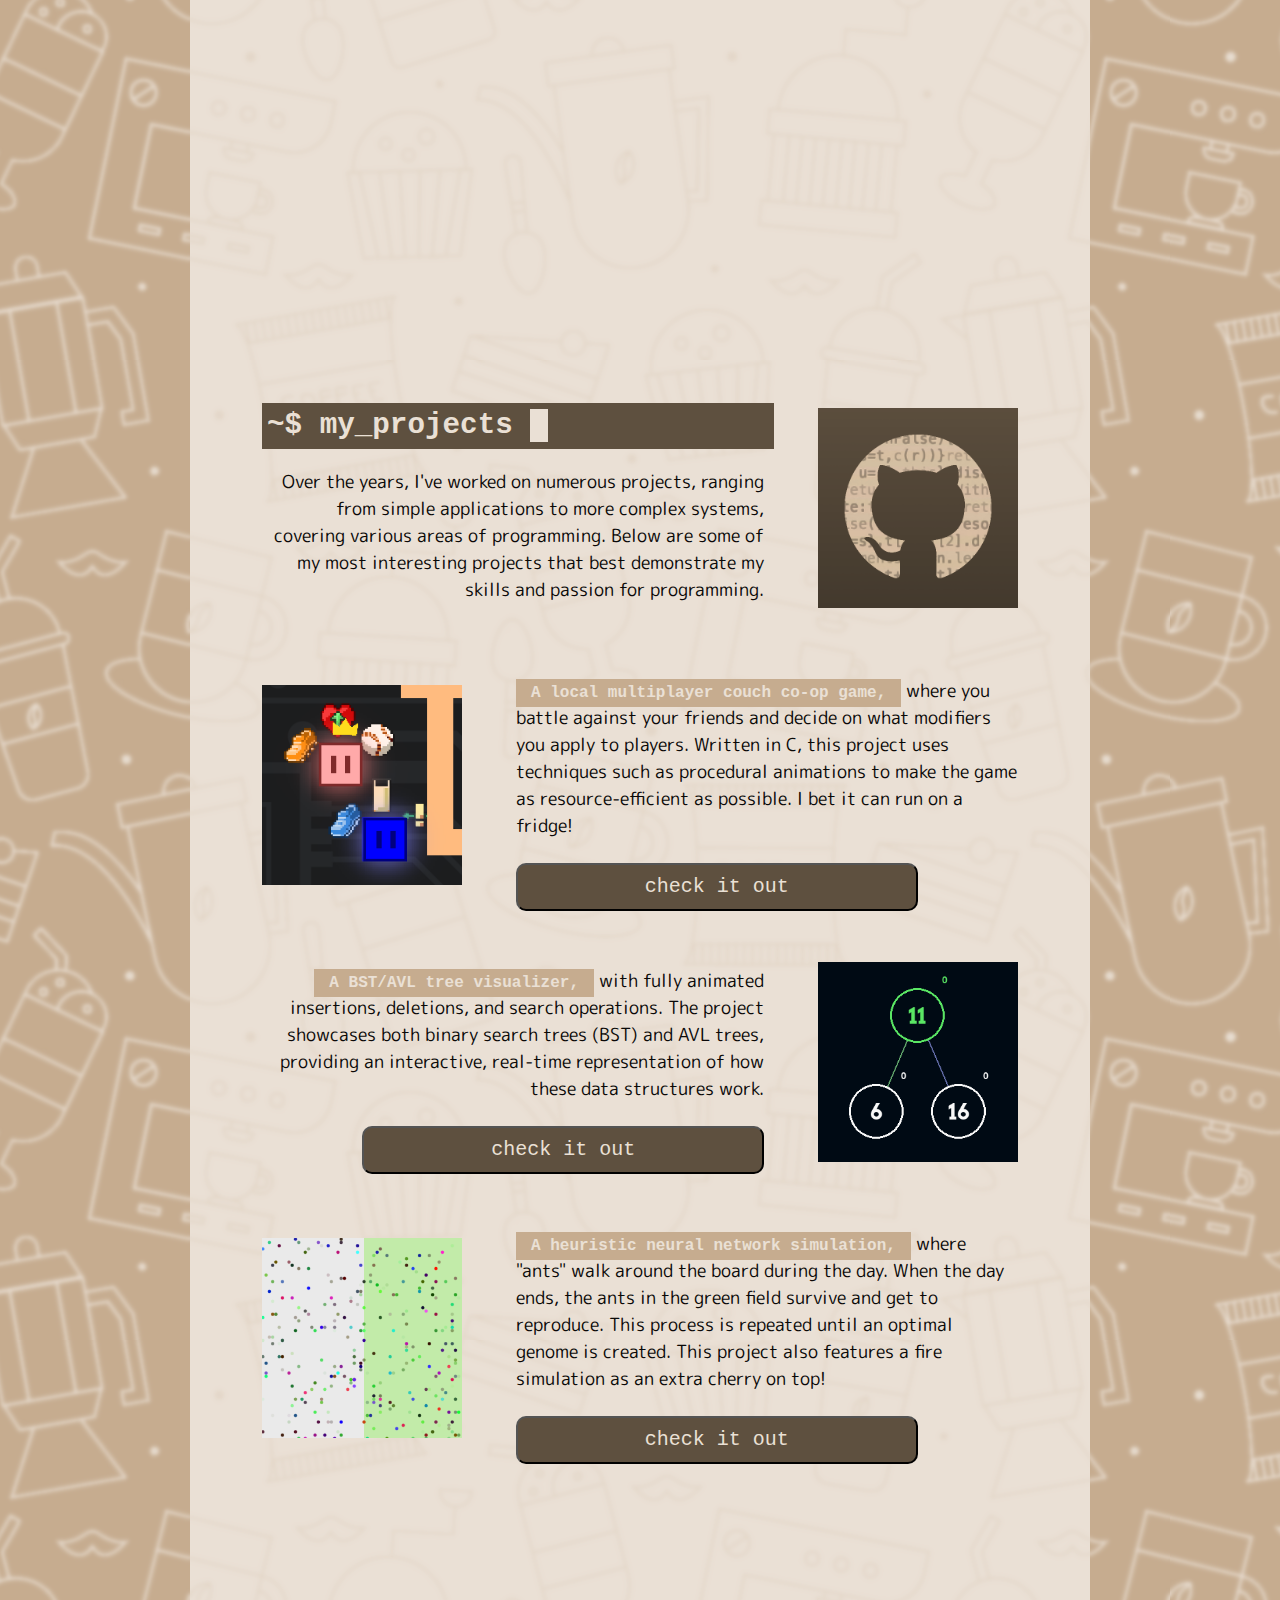
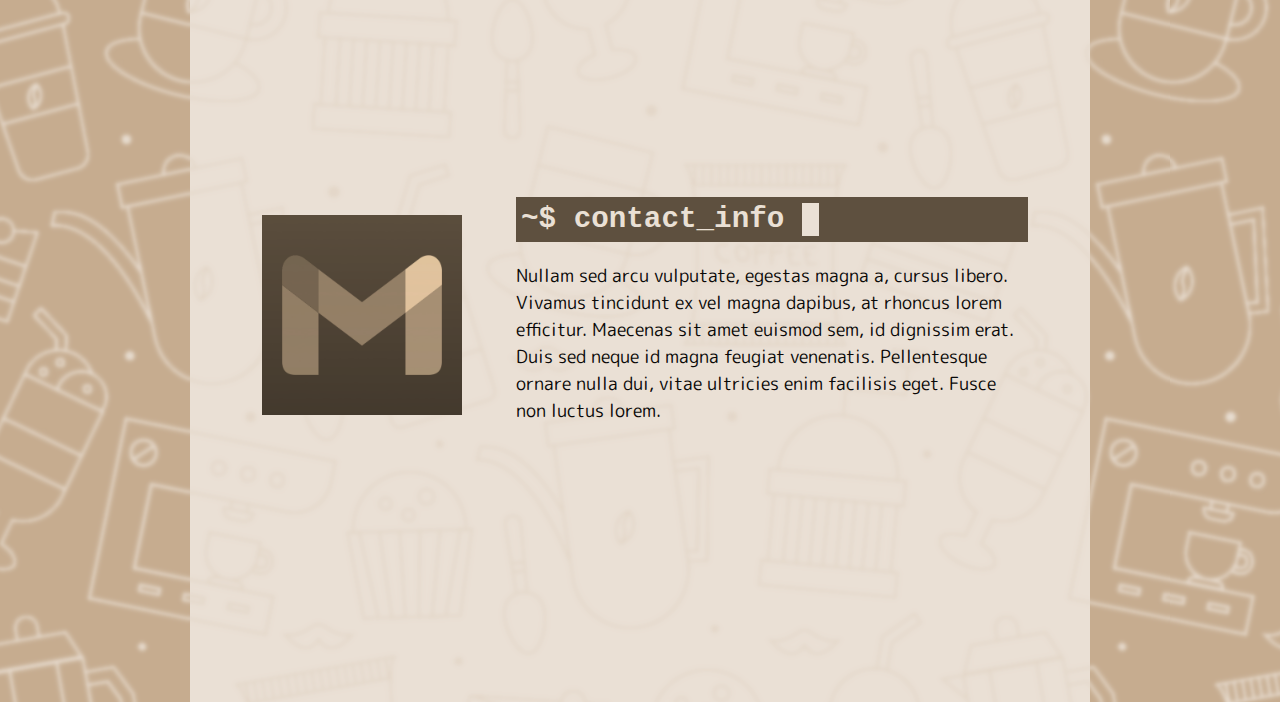
==== commit 2885dd2b: "dodanie 3 podstron" ====
--- a/index.html
+++ b/index.html
@@ -165,16 +165,18 @@
                     uses techniques such as procedural animations to make the
                     game as resource-efficient as possible. I bet it can run on a fridge!
                 </p>
+                <button class="button" onclick="location.href='/projekt-1/projectPages/project-doorsgame.html'">check it out</button>
             </div>
         </div>
         <hr/>
         <div class="flexMain flexMainAlignCenterOnCross invertedFlex">
-            <div style="width:100%">
-                <p style="text-align: right">
+            <div style="width:100%; text-align: right">
+                <p>
                     <span class="highlight">A BST/AVL tree visualizer,</span> with fully animated insertions, deletions,
                     and search operations. The project showcases both binary search trees (BST) and AVL trees, providing
                     an interactive, real-time representation of how these data structures work.
                 </p>
+                <button class="button" onclick="location.href='/projekt-1/projectPages/project-visualizer.html'">check it out</button>
             </div>
             <div>
                 <a href="https://github.com/Pilleow/bst-avl-visualizer" target="_blank">
@@ -196,6 +198,7 @@
                     This process is repeated until an optimal genome is created. This project also features a fire
                     simulation as an extra cherry on top!
                 </p>
+                <button class="button" onclick="location.href='/projekt-1/projectPages/project-neuralnetwork.html'">check it out</button>
             </div>
         </div>
 
--- a/styles.css
+++ b/styles.css
@@ -37,11 +37,16 @@
     background-image: url("imgs/bg2.png");
     font-family: 'M PLUS Rounded 1c', sans-serif;
     font-size: large;
+    padding-bottom: 80px !important;
 }
 
 .preload * {
     transition: none !important;
     animation-duration: 0.001s !important;
+}
+
+.article p {
+    text-align: justify;
 }
 
 .catImg {
